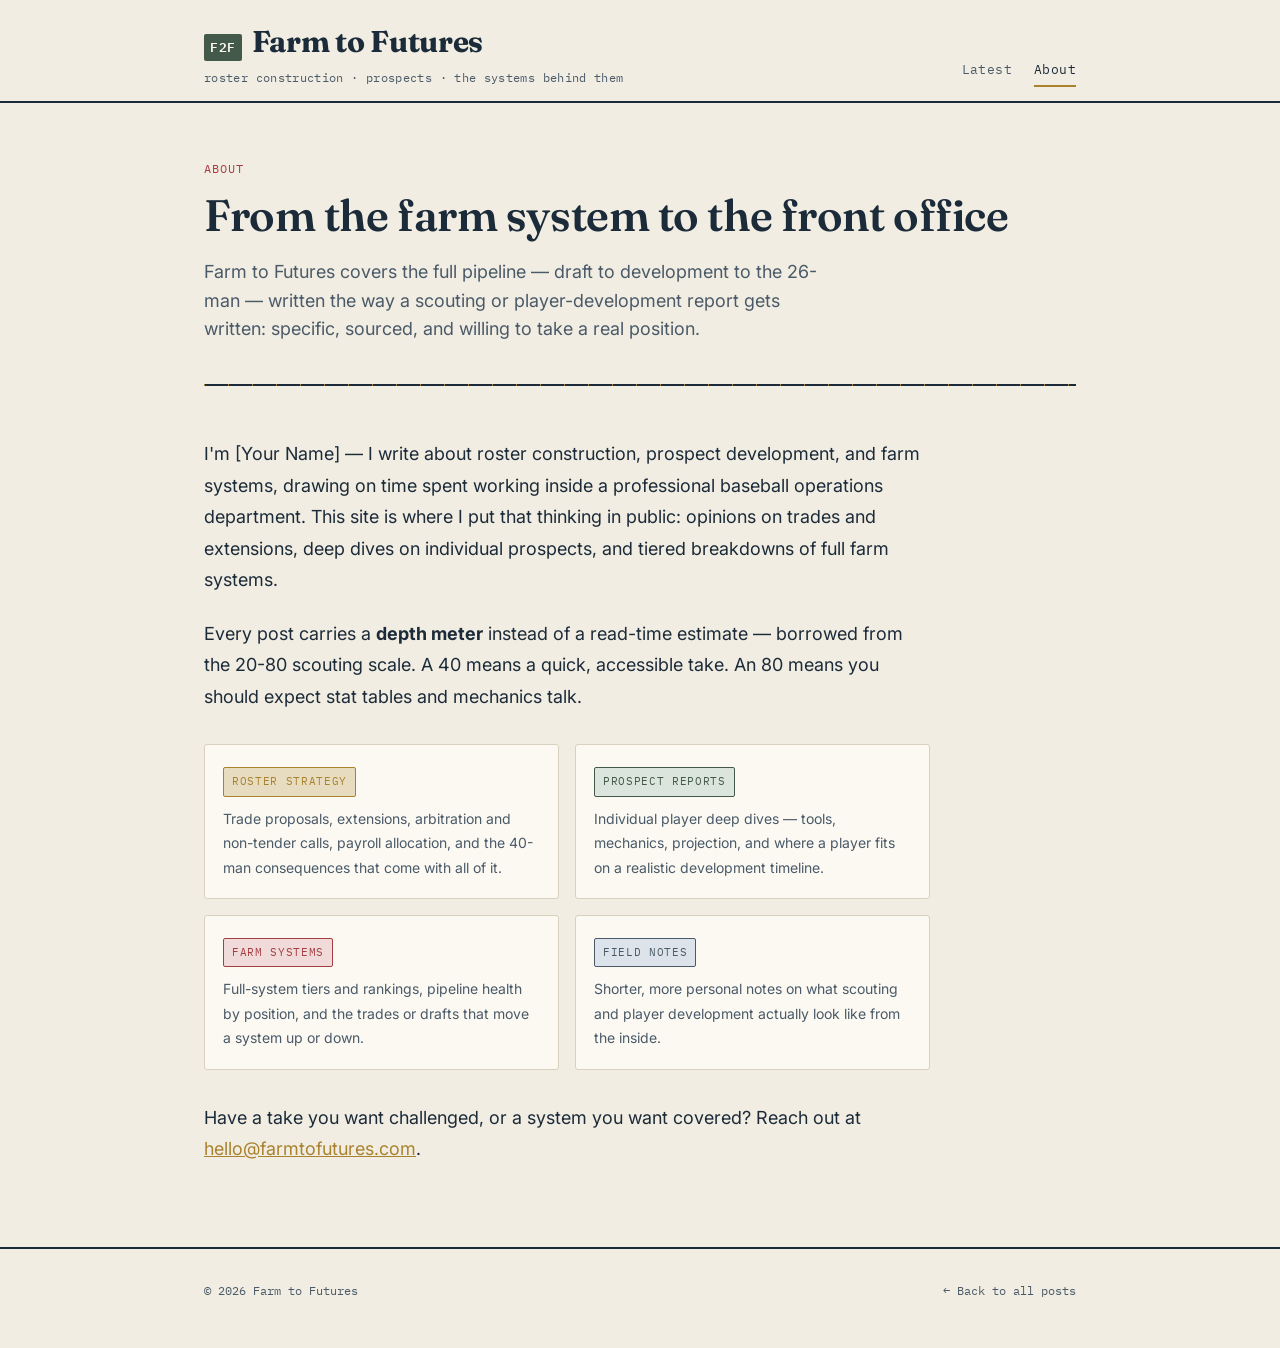
==== about.html @ 4a79dcd2 "Add files via upload" ====
<!DOCTYPE html>
<html lang="en">
<head>
<meta charset="UTF-8">
<meta name="viewport" content="width=device-width, initial-scale=1.0">
<title>About — Farm to Futures</title>
<link rel="stylesheet" href="styles.css">
</head>
<body>

<header class="masthead">
  <div class="masthead-inner">
    <div>
      <a href="index.html" class="wordmark"><span class="glyph">F2F</span>Farm to Futures</a>
      <div class="tagline">roster construction · prospects · the systems behind them</div>
    </div>
    <nav class="primary-nav">
      <a href="index.html">Latest</a>
      <a href="about.html" class="active">About</a>
    </nav>
  </div>
</header>

<main class="wrap">
  <section class="hero" style="padding-bottom:0;">
    <span class="eyebrow">About</span>
    <h1 style="font-size:clamp(30px,4.5vw,44px);">From the farm system to the front office</h1>
    <p class="dek">Farm to Futures covers the full pipeline — draft to development to the 26-man — written the way a scouting or player-development report gets written: specific, sourced, and willing to take a real position.</p>
  </section>

  <div class="ledger-rule heavy"></div>

  <div class="about-body">
    <p>I'm [Your Name] — I write about roster construction, prospect development, and farm systems, drawing on time spent working inside a professional baseball operations department. This site is where I put that thinking in public: opinions on trades and extensions, deep dives on individual prospects, and tiered breakdowns of full farm systems.</p>

    <p>Every post carries a <strong>depth meter</strong> instead of a read-time estimate — borrowed from the 20-80 scouting scale. A 40 means a quick, accessible take. An 80 means you should expect stat tables and mechanics talk.</p>

    <div class="about-grid">
      <div class="about-card">
        <span class="tag tag-roster">Roster Strategy</span>
        <p>Trade proposals, extensions, arbitration and non-tender calls, payroll allocation, and the 40-man consequences that come with all of it.</p>
      </div>
      <div class="about-card">
        <span class="tag tag-prospect">Prospect Reports</span>
        <p>Individual player deep dives — tools, mechanics, projection, and where a player fits on a realistic development timeline.</p>
      </div>
      <div class="about-card">
        <span class="tag tag-farm">Farm Systems</span>
        <p>Full-system tiers and rankings, pipeline health by position, and the trades or drafts that move a system up or down.</p>
      </div>
      <div class="about-card">
        <span class="tag tag-notes">Field Notes</span>
        <p>Shorter, more personal notes on what scouting and player development actually look like from the inside.</p>
      </div>
    </div>

    <p>Have a take you want challenged, or a system you want covered? Reach out at <a href="mailto:hello@farmtofutures.com" style="color:var(--brass);">hello@farmtofutures.com</a>.</p>
  </div>
</main>

<footer>
  <div class="wrap foot-inner">
    <span>© 2026 Farm to Futures</span>
    <span><a href="index.html">← Back to all posts</a></span>
  </div>
</footer>

</body>
</html>
---- styles.css ----
/* ===========================================================
   FARM TO FUTURES — design tokens
   Palette:
     --paper       #F1EDE2  aged scorecard paper
     --ink         #1C2B39  navy-charcoal (primary text)
     --ink-soft    #4A5A68  muted ink (secondary text)
     --brass       #A9822E  brass accent (primary accent)
     --scorebook-red #A63D40  red-pencil accent (sparing use)
     --grass       #43594A  farm-system green
     --line        #D8D1BE  hairline rule on paper
     --card        #FBF9F2  slightly lifted card surface
   Type:
     display: 'Fraunces'      — headlines, editorial voice
     body:    'Inter'          — body copy, UI
     mono:    'IBM Plex Mono'  — dates, tags, grade meters, stat lines
   =========================================================== */

@import url('https://fonts.googleapis.com/css2?family=Fraunces:ital,opsz,wght@0,9..144,400;0,9..144,500;0,9..144,600;0,9..144,700;1,9..144,500&family=Inter:wght@400;500;600&family=IBM+Plex+Mono:wght@400;500;600&display=swap');

:root {
  --paper: #F1EDE2;
  --ink: #1C2B39;
  --ink-soft: #4A5A68;
  --brass: #A9822E;
  --scorebook-red: #A63D40;
  --grass: #43594A;
  --line: #D8D1BE;
  --card: #FBF9F2;

  --font-display: 'Fraunces', serif;
  --font-body: 'Inter', sans-serif;
  --font-mono: 'IBM Plex Mono', monospace;
}

* { box-sizing: border-box; }

html {
  scroll-behavior: smooth;
}

body {
  margin: 0;
  background: var(--paper);
  color: var(--ink);
  font-family: var(--font-body);
  font-size: 16px;
  line-height: 1.6;
  -webkit-font-smoothing: antialiased;
}

@media (prefers-reduced-motion: reduce) {
  * { animation: none !important; transition: none !important; scroll-behavior: auto !important; }
}

a { color: inherit; }
img { max-width: 100%; display: block; }

.wrap {
  max-width: 920px;
  margin: 0 auto;
  padding: 0 24px;
}

/* ---------- ticked ledger rule (signature motif) ---------- */
.ledger-rule {
  position: relative;
  height: 1px;
  background: var(--line);
  margin: 40px 0;
  background-image: repeating-linear-gradient(
    90deg,
    var(--ink-soft) 0px, var(--ink-soft) 1px,
    transparent 1px, transparent 24px
  );
  opacity: 0.35;
}
.ledger-rule.heavy {
  height: 2px;
  background-color: var(--ink);
  background-image: repeating-linear-gradient(
    90deg,
    var(--brass) 0px, var(--brass) 1px,
    transparent 1px, transparent 24px
  );
  opacity: 1;
}

/* ---------- masthead ---------- */
header.masthead {
  border-bottom: 2px solid var(--ink);
  background: var(--paper);
  position: sticky;
  top: 0;
  z-index: 20;
}
.masthead-inner {
  max-width: 920px;
  margin: 0 auto;
  padding: 18px 24px 14px;
  display: flex;
  align-items: flex-end;
  justify-content: space-between;
  gap: 16px;
  flex-wrap: wrap;
}
.wordmark {
  font-family: var(--font-display);
  font-weight: 700;
  font-size: 30px;
  letter-spacing: -0.01em;
  text-decoration: none;
  color: var(--ink);
  display: flex;
  align-items: baseline;
  gap: 10px;
}
.wordmark .glyph {
  font-family: var(--font-mono);
  font-size: 13px;
  font-weight: 600;
  color: var(--card);
  background: var(--grass);
  padding: 3px 6px;
  border-radius: 2px;
  letter-spacing: 0.04em;
}
.tagline {
  font-family: var(--font-mono);
  font-size: 12px;
  color: var(--ink-soft);
  letter-spacing: 0.03em;
  margin-top: 2px;
}
nav.primary-nav {
  display: flex;
  gap: 22px;
  font-family: var(--font-mono);
  font-size: 13px;
  letter-spacing: 0.03em;
}
nav.primary-nav a {
  text-decoration: none;
  color: var(--ink-soft);
  padding-bottom: 4px;
  border-bottom: 2px solid transparent;
  transition: color 0.15s ease, border-color 0.15s ease;
}
nav.primary-nav a:hover,
nav.primary-nav a.active {
  color: var(--ink);
  border-color: var(--brass);
}

/* ---------- hero ---------- */
.hero {
  padding: 56px 0 8px;
}
.eyebrow {
  font-family: var(--font-mono);
  font-size: 12px;
  letter-spacing: 0.08em;
  text-transform: uppercase;
  color: var(--scorebook-red);
  margin-bottom: 14px;
  display: block;
}
.hero h1 {
  font-family: var(--font-display);
  font-weight: 600;
  font-size: clamp(34px, 5vw, 52px);
  line-height: 1.08;
  margin: 0 0 18px;
  letter-spacing: -0.01em;
}
.hero .dek {
  font-size: 18px;
  color: var(--ink-soft);
  max-width: 640px;
  margin: 0 0 20px;
}

/* ---------- category tag ---------- */
.tag {
  font-family: var(--font-mono);
  font-size: 11px;
  letter-spacing: 0.06em;
  text-transform: uppercase;
  padding: 4px 8px;
  border-radius: 2px;
  display: inline-block;
  white-space: nowrap;
}
.tag-roster   { background: #E7DCC0; color: var(--brass); border: 1px solid var(--brass); }
.tag-prospect { background: #DCE4DE; color: var(--grass); border: 1px solid var(--grass); }
.tag-farm     { background: #F0DBDA; color: var(--scorebook-red); border: 1px solid var(--scorebook-red); }
.tag-notes    { background: #DDE3EA; color: var(--ink-soft); border: 1px solid var(--ink-soft); }

/* ---------- grade meter (signature element) ----------
   Borrows the 20-80 scouting scale to signal how deep/technical
   a post runs, instead of a generic "5 min read" label. */
.grade-meter {
  display: inline-flex;
  align-items: center;
  gap: 8px;
  font-family: var(--font-mono);
  font-size: 11px;
  color: var(--ink-soft);
}
.grade-meter .scale {
  position: relative;
  width: 84px;
  height: 4px;
  background: var(--line);
  border-radius: 2px;
}
.grade-meter .scale .fill {
  position: absolute;
  left: 0; top: 0; bottom: 0;
  background: var(--brass);
  border-radius: 2px;
}
.grade-meter .scale .marker {
  position: absolute;
  top: -3px;
  width: 2px;
  height: 10px;
  background: var(--ink);
}
.grade-meter .label {
  letter-spacing: 0.02em;
}

/* ---------- post list ---------- */
.post-list {
  padding: 8px 0 40px;
}
.post-row {
  display: grid;
  grid-template-columns: 96px 1fr auto;
  gap: 20px;
  align-items: start;
  padding: 26px 0;
  border-bottom: 1px solid var(--line);
  text-decoration: none;
  color: inherit;
}
.post-row:first-child { padding-top: 0; }
.post-row .date {
  font-family: var(--font-mono);
  font-size: 12px;
  color: var(--ink-soft);
  padding-top: 4px;
}
.post-row .meta {
  display: flex;
  gap: 10px;
  align-items: center;
  margin-bottom: 8px;
  flex-wrap: wrap;
}
.post-row h2 {
  font-family: var(--font-display);
  font-weight: 600;
  font-size: 23px;
  margin: 0 0 6px;
  line-height: 1.25;
  transition: color 0.15s ease;
}
.post-row:hover h2 { color: var(--brass); }
.post-row p {
  margin: 0;
  color: var(--ink-soft);
  font-size: 15px;
  max-width: 60ch;
}
.post-row .side {
  padding-top: 4px;
}

@media (max-width: 640px) {
  .post-row { grid-template-columns: 1fr; gap: 8px; }
  .post-row .side { display: none; }
}

/* ---------- filter bar ---------- */
.filter-bar {
  display: flex;
  gap: 8px;
  flex-wrap: wrap;
  padding: 22px 0 0;
  font-family: var(--font-mono);
}
.filter-btn {
  font-family: var(--font-mono);
  font-size: 12px;
  letter-spacing: 0.03em;
  background: var(--card);
  border: 1px solid var(--line);
  color: var(--ink-soft);
  padding: 7px 12px;
  border-radius: 2px;
  cursor: pointer;
  transition: all 0.15s ease;
}
.filter-btn:hover { border-color: var(--ink); color: var(--ink); }
.filter-btn.active {
  background: var(--ink);
  border-color: var(--ink);
  color: var(--paper);
}

/* ---------- article ---------- */
article.post {
  padding: 48px 0 60px;
}
.post-header .meta {
  display: flex;
  gap: 14px;
  align-items: center;
  flex-wrap: wrap;
  margin-bottom: 18px;
}
.post-header .byline {
  font-family: var(--font-mono);
  font-size: 12px;
  color: var(--ink-soft);
  margin-top: 18px;
}
.post-body {
  font-size: 18px;
  line-height: 1.75;
  max-width: 66ch;
}
.post-body p { margin: 0 0 22px; }
.post-body h3 {
  font-family: var(--font-display);
  font-size: 24px;
  font-weight: 600;
  margin: 40px 0 16px;
}
.post-body blockquote {
  margin: 32px 0;
  padding: 4px 0 4px 20px;
  border-left: 3px solid var(--scorebook-red);
  font-family: var(--font-display);
  font-style: italic;
  font-size: 20px;
  color: var(--ink);
}
.stat-line {
  font-family: var(--font-mono);
  font-size: 14px;
  background: var(--card);
  border: 1px solid var(--line);
  padding: 16px 18px;
  margin: 28px 0;
  border-radius: 3px;
}
.stat-line .row { display: flex; justify-content: space-between; padding: 3px 0; }
.stat-line .row + .row { border-top: 1px dashed var(--line); }
.stat-line .k { color: var(--ink-soft); }
.stat-line .v { color: var(--ink); font-weight: 600; }

/* ---------- about ---------- */
.about-body {
  font-size: 18px;
  line-height: 1.75;
  max-width: 66ch;
  padding: 12px 0 40px;
}
.about-body p { margin: 0 0 22px; }
.about-grid {
  display: grid;
  grid-template-columns: repeat(2, 1fr);
  gap: 16px;
  margin: 32px 0;
}
.about-card {
  background: var(--card);
  border: 1px solid var(--line);
  padding: 18px;
  border-radius: 3px;
}
.about-card .tag { margin-bottom: 10px; }
.about-card p { font-size: 14px; margin: 0; color: var(--ink-soft); }
@media (max-width: 640px) { .about-grid { grid-template-columns: 1fr; } }

/* ---------- footer ---------- */
footer {
  border-top: 2px solid var(--ink);
  padding: 32px 0 48px;
  margin-top: 20px;
}
footer .foot-inner {
  display: flex;
  justify-content: space-between;
  align-items: center;
  flex-wrap: wrap;
  gap: 12px;
  font-family: var(--font-mono);
  font-size: 12px;
  color: var(--ink-soft);
}
footer a { text-decoration: none; }
footer a:hover { color: var(--brass); }

/* ---------- focus states ---------- */
a:focus-visible, button:focus-visible {
  outline: 2px solid var(--brass);
  outline-offset: 2px;
}
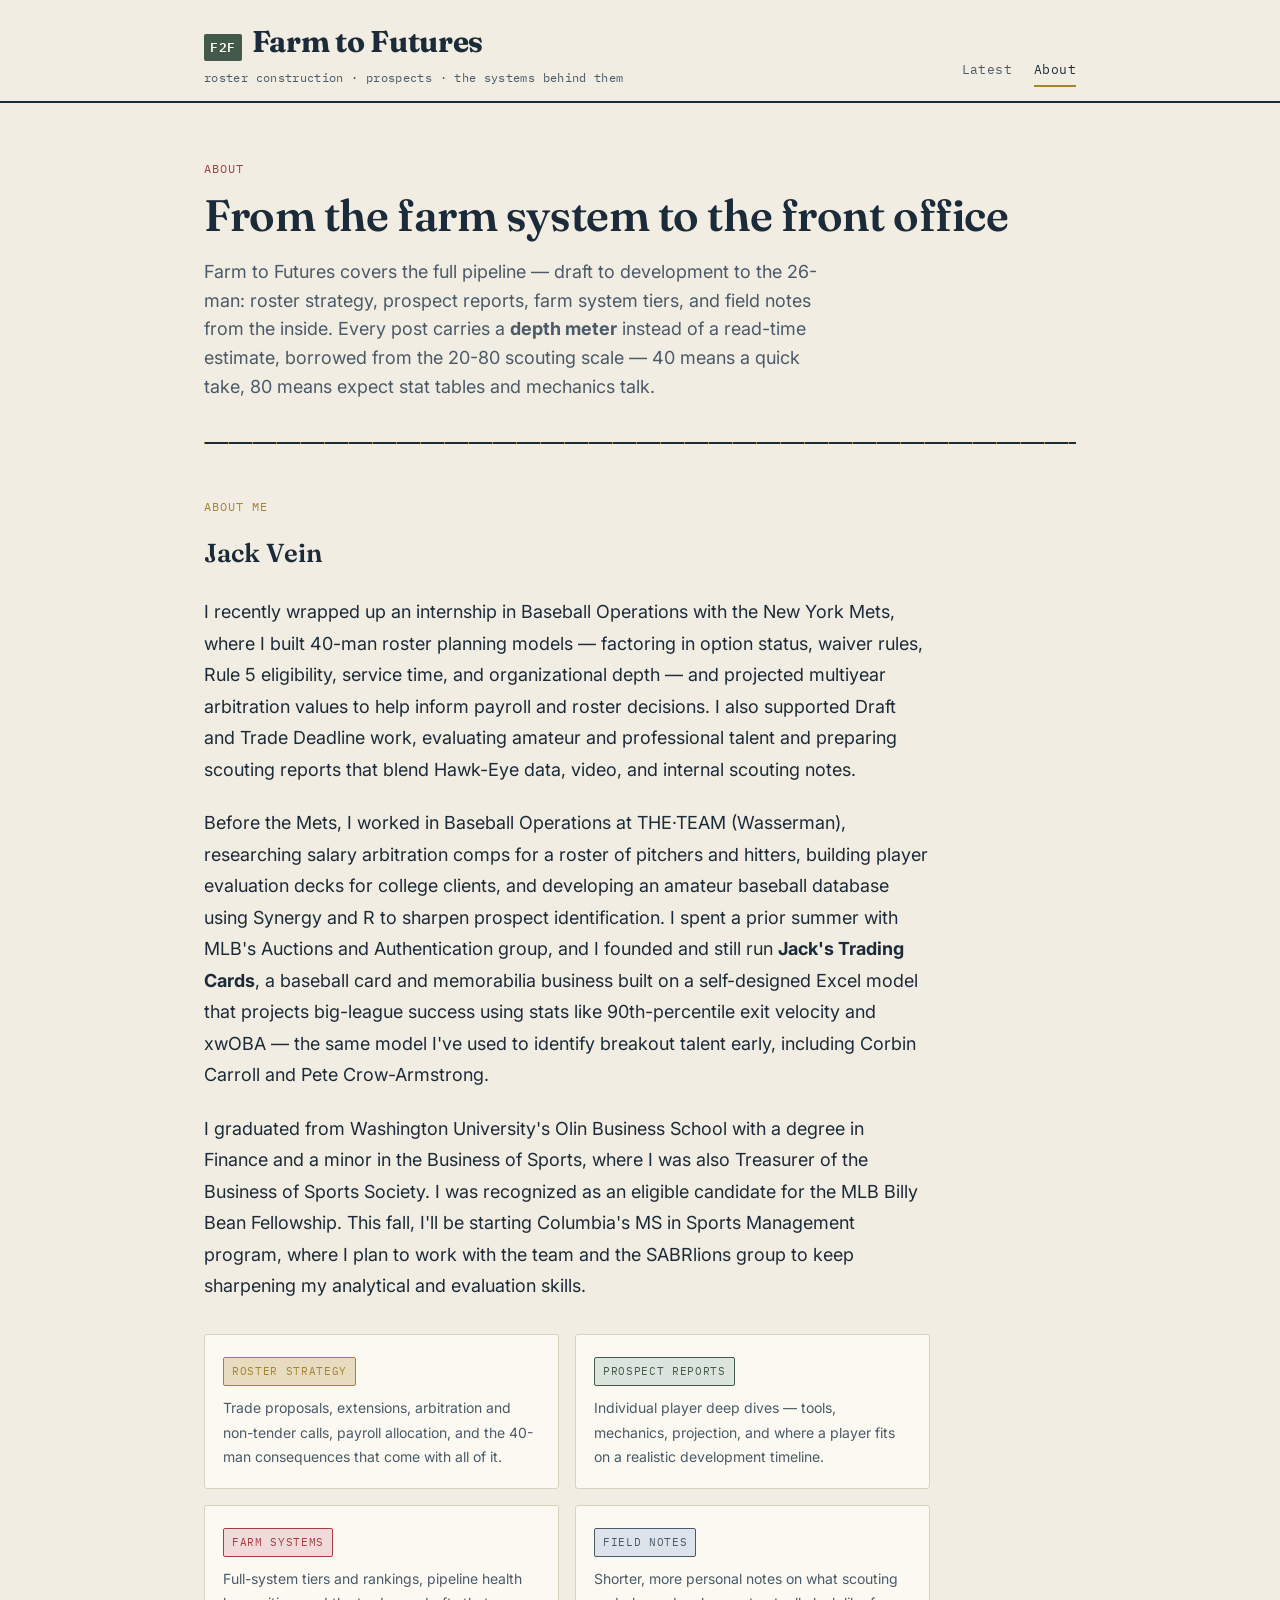
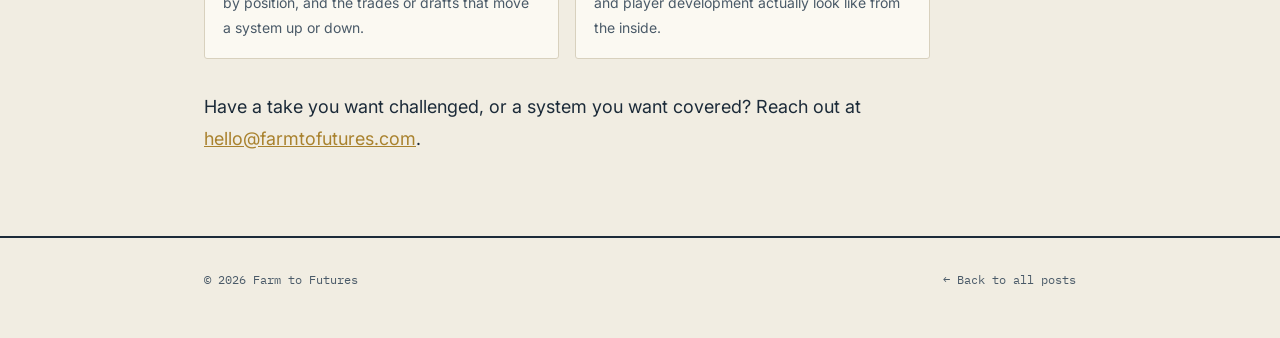
==== commit 11357fa3: "Add files via upload" ====
--- a/about.html
+++ b/about.html
@@ -25,15 +25,20 @@
   <section class="hero" style="padding-bottom:0;">
     <span class="eyebrow">About</span>
     <h1 style="font-size:clamp(30px,4.5vw,44px);">From the farm system to the front office</h1>
-    <p class="dek">Farm to Futures covers the full pipeline — draft to development to the 26-man — written the way a scouting or player-development report gets written: specific, sourced, and willing to take a real position.</p>
+    <p class="dek">Farm to Futures covers the full pipeline — draft to development to the 26-man: roster strategy, prospect reports, farm system tiers, and field notes from the inside. Every post carries a <strong>depth meter</strong> instead of a read-time estimate, borrowed from the 20-80 scouting scale — 40 means a quick take, 80 means expect stat tables and mechanics talk.</p>
   </section>
 
   <div class="ledger-rule heavy"></div>
 
   <div class="about-body">
-    <p>I'm [Your Name] — I write about roster construction, prospect development, and farm systems, drawing on time spent working inside a professional baseball operations department. This site is where I put that thinking in public: opinions on trades and extensions, deep dives on individual prospects, and tiered breakdowns of full farm systems.</p>
+    <span class="eyebrow" style="color:var(--brass);">About Me</span>
+    <h3 style="font-family:var(--font-display); font-size:26px; font-weight:600; margin:8px 0 20px;">Jack Vein</h3>
 
-    <p>Every post carries a <strong>depth meter</strong> instead of a read-time estimate — borrowed from the 20-80 scouting scale. A 40 means a quick, accessible take. An 80 means you should expect stat tables and mechanics talk.</p>
+    <p>I recently wrapped up an internship in Baseball Operations with the New York Mets, where I built 40-man roster planning models — factoring in option status, waiver rules, Rule 5 eligibility, service time, and organizational depth — and projected multiyear arbitration values to help inform payroll and roster decisions. I also supported Draft and Trade Deadline work, evaluating amateur and professional talent and preparing scouting reports that blend Hawk-Eye data, video, and internal scouting notes.</p>
+
+    <p>Before the Mets, I worked in Baseball Operations at THE·TEAM (Wasserman), researching salary arbitration comps for a roster of pitchers and hitters, building player evaluation decks for college clients, and developing an amateur baseball database using Synergy and R to sharpen prospect identification. I spent a prior summer with MLB's Auctions and Authentication group, and I founded and still run <strong>Jack's Trading Cards</strong>, a baseball card and memorabilia business built on a self-designed Excel model that projects big-league success using stats like 90th-percentile exit velocity and xwOBA — the same model I've used to identify breakout talent early, including Corbin Carroll and Pete Crow-Armstrong.</p>
+
+    <p>I graduated from Washington University's Olin Business School with a degree in Finance and a minor in the Business of Sports, where I was also Treasurer of the Business of Sports Society. I was recognized as an eligible candidate for the MLB Billy Bean Fellowship. This fall, I'll be starting Columbia's MS in Sports Management program, where I plan to work with the team and the SABRlions group to keep sharpening my analytical and evaluation skills.</p>
 
     <div class="about-grid">
       <div class="about-card">
